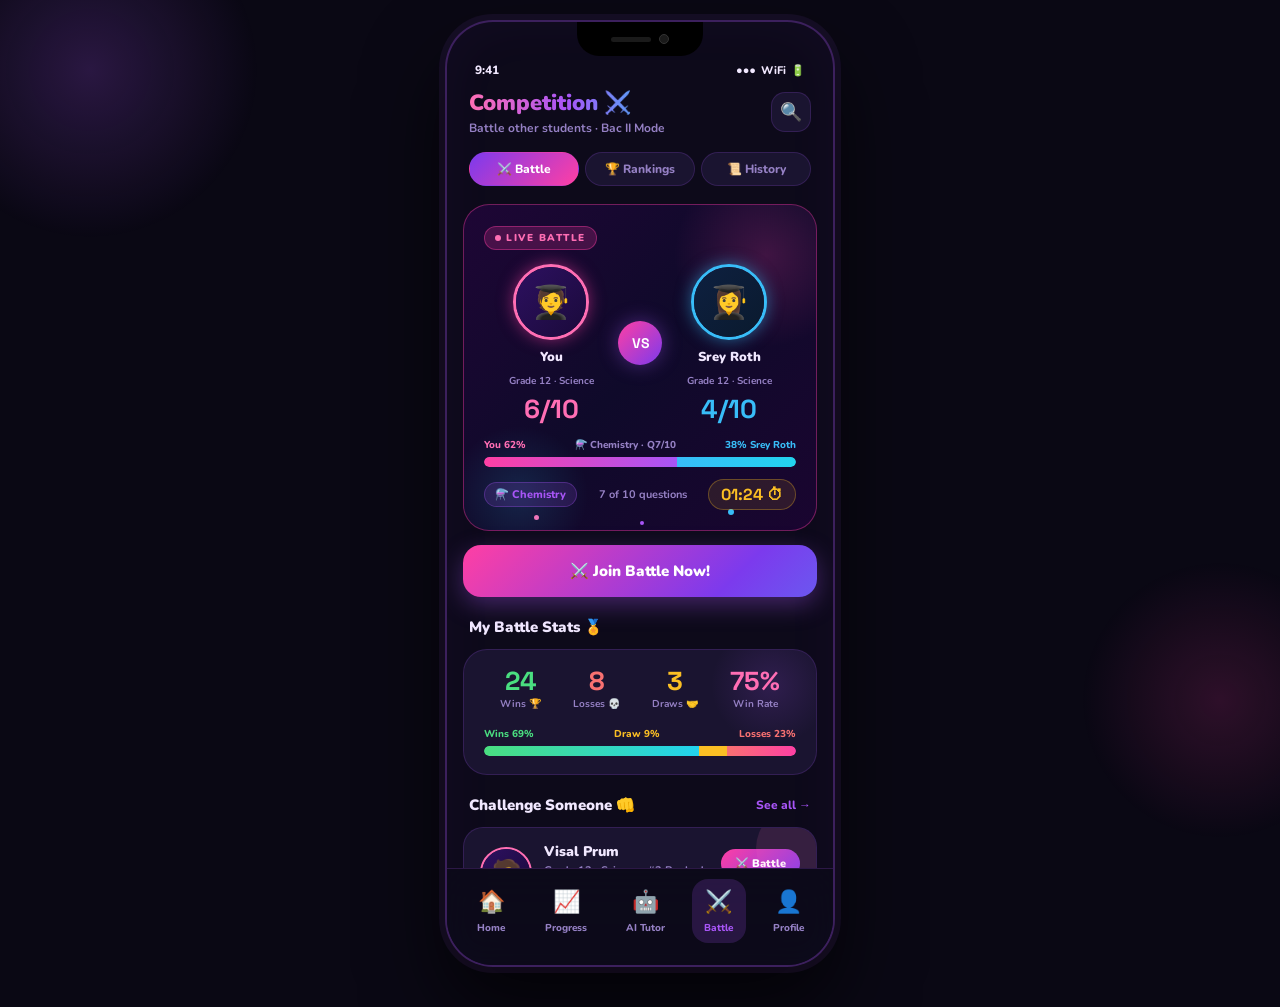
==== kruai-competition (1).html @ 315c0bf1 "Add files via upload" ====
<!DOCTYPE html>
<html lang="en">
<head>
<meta charset="UTF-8"/>
<meta name="viewport" content="width=device-width, initial-scale=1.0, maximum-scale=1.0"/>
<title>KruAI — Competition</title>
<link href="https://fonts.googleapis.com/css2?family=Nunito:wght@400;600;700;800;900&family=Space+Grotesk:wght@500;700&display=swap" rel="stylesheet"/>
<style>
  :root {
    --pink:    #ff6eb4;
    --pink2:   #ff3fa4;
    --purple:  #a855f7;
    --purple2: #7c3aed;
    --blue:    #38bdf8;
    --blue2:   #6366f1;
    --cyan:    #22d3ee;
    --mint:    #4ade80;
    --yellow:  #fbbf24;
    --red:     #f87171;
    --bg:      #0d0a1a;
    --card:    #130f24;
    --card2:   #1a1430;
    --border:  rgba(168,85,247,0.18);
    --text:    #f1e8ff;
    --muted:   #9580c4;
  }

  * { margin:0; padding:0; box-sizing:border-box; -webkit-tap-highlight-color:transparent; }

  body {
    font-family: 'Nunito', sans-serif;
    background: #0a0814;
    color: var(--text);
    min-height: 100vh;
    display: flex;
    justify-content: center;
    align-items: flex-start;
    padding: 20px 0 40px;
    overflow-x: hidden;
  }

  body::before {
    content: '';
    position: fixed; top: -100px; left: -80px;
    width: 340px; height: 340px;
    background: radial-gradient(circle, rgba(168,85,247,0.2) 0%, transparent 70%);
    pointer-events: none; z-index: 0;
  }
  body::after {
    content: '';
    position: fixed; bottom: 60px; right: -80px;
    width: 280px; height: 280px;
    background: radial-gradient(circle, rgba(255,62,164,0.15) 0%, transparent 70%);
    pointer-events: none; z-index: 0;
  }

  /* ── PHONE SHELL ── */
  .phone {
    width: 390px;
    min-height: 844px;
    background: var(--bg);
    border-radius: 48px;
    border: 2px solid rgba(168,85,247,0.3);
    box-shadow:
      0 0 0 6px rgba(168,85,247,0.07),
      0 40px 80px rgba(0,0,0,0.7),
      inset 0 0 60px rgba(168,85,247,0.04);
    position: relative;
    overflow: hidden;
    z-index: 1;
  }

  .notch {
    width: 126px; height: 34px;
    background: #000;
    border-radius: 0 0 22px 22px;
    margin: 0 auto;
    display: flex; align-items: center; justify-content: center;
    gap: 8px; position: relative; z-index: 10;
  }
  .notch-cam { width: 10px; height: 10px; border-radius: 50%; background: #1a1a1a; border: 1.5px solid #333; }
  .notch-mic { width: 40px; height: 5px; border-radius: 10px; background: #1a1a1a; }

  .statusbar {
    display: flex; align-items: center; justify-content: space-between;
    padding: 6px 28px 10px;
    font-size: 12px; font-weight: 800; color: var(--text);
  }
  .status-icons { display: flex; gap: 5px; align-items: center; font-size: 11px; }

  /* ── SCROLL ── */
  .scroll-area {
    overflow-y: auto;
    max-height: 780px;
    padding-bottom: 90px;
    scrollbar-width: none;
  }
  .scroll-area::-webkit-scrollbar { display: none; }

  /* ── HEADER ── */
  .header {
    padding: 0 22px 16px;
    display: flex; align-items: center; justify-content: space-between;
  }
  .page-title {
    font-size: 22px; font-weight: 900;
    background: linear-gradient(90deg, var(--pink), var(--purple), var(--blue));
    -webkit-background-clip: text; -webkit-text-fill-color: transparent;
  }
  .page-sub { font-size: 12px; color: var(--muted); font-weight: 700; margin-top: 2px; }
  .icon-pill {
    width: 40px; height: 40px; border-radius: 14px;
    background: var(--card2); border: 1px solid var(--border);
    display: flex; align-items: center; justify-content: center;
    font-size: 18px; cursor: pointer; transition: transform 0.15s;
  }

  /* ── TAB BAR ── */
  .tab-bar {
    display: flex; gap: 6px;
    padding: 0 22px 18px;
  }
  .tab-btn {
    flex: 1; font-size: 12px; font-weight: 800;
    padding: 8px 0; border-radius: 30px;
    border: 1px solid var(--border);
    background: var(--card2);
    color: var(--muted); cursor: pointer;
    text-align: center; transition: all 0.18s;
  }
  .tab-btn.active {
    background: linear-gradient(135deg, var(--purple2), var(--pink2));
    border-color: transparent; color: white;
  }

  /* ── LIVE BATTLE CARD ── */
  .live-banner {
    margin: 0 16px 6px;
    background: linear-gradient(135deg, #1e0635 0%, #0f0a2a 50%, #1a0530 100%);
    border: 1px solid rgba(255,62,164,0.4);
    border-radius: 26px;
    padding: 20px;
    position: relative; overflow: hidden;
  }
  .live-banner::before {
    content: '';
    position: absolute; top: -50px; right: -50px;
    width: 200px; height: 200px;
    background: radial-gradient(circle, rgba(255,62,164,0.2), transparent 65%);
  }
  .live-banner::after {
    content: '';
    position: absolute; bottom: -40px; left: -20px;
    width: 150px; height: 150px;
    background: radial-gradient(circle, rgba(56,189,248,0.15), transparent 65%);
  }

  .live-tag {
    display: inline-flex; align-items: center; gap: 5px;
    font-size: 10px; font-weight: 900; letter-spacing: 1.5px; text-transform: uppercase;
    background: rgba(255,62,164,0.2); border: 1px solid rgba(255,62,164,0.4);
    color: var(--pink); border-radius: 20px; padding: 4px 10px;
    margin-bottom: 14px; position: relative; z-index: 1;
  }
  .live-dot { width: 6px; height: 6px; border-radius: 50%; background: var(--pink); animation: livePulse 1.2s infinite; }
  @keyframes livePulse { 0%,100%{opacity:1;transform:scale(1)} 50%{opacity:0.4;transform:scale(0.8)} }

  /* VS section */
  .vs-row {
    display: flex; align-items: center; justify-content: space-between;
    position: relative; z-index: 1;
  }

  .fighter {
    display: flex; flex-direction: column; align-items: center; gap: 8px;
    flex: 1;
  }

  .fighter-avatar {
    width: 76px; height: 76px; border-radius: 50%;
    position: relative;
    border: 3px solid transparent;
  }
  .fighter-avatar img {
    width: 100%; height: 100%;
    border-radius: 50%; object-fit: cover;
  }
  .fighter-avatar.me { border-color: var(--pink); box-shadow: 0 0 16px rgba(255,62,164,0.5); }
  .fighter-avatar.enemy { border-color: var(--blue); box-shadow: 0 0 16px rgba(56,189,248,0.5); }

  .avatar-placeholder {
    width: 100%; height: 100%; border-radius: 50%;
    display: flex; align-items: center; justify-content: center;
    font-size: 32px;
  }
  .ap-me { background: linear-gradient(135deg, #2d1060, #1a0a3a); }
  .ap-enemy { background: linear-gradient(135deg, #0e2040, #0a1a2e); }

  .fighter-name { font-size: 13px; font-weight: 900; }
  .fighter-grade { font-size: 10px; color: var(--muted); font-weight: 700; }
  .fighter-score {
    font-family: 'Space Grotesk', sans-serif;
    font-size: 26px; font-weight: 700; line-height: 1;
  }
  .fs-me { color: var(--pink); }
  .fs-enemy { color: var(--blue); }

  .vs-circle {
    width: 44px; height: 44px; border-radius: 50%;
    background: linear-gradient(135deg, var(--pink2), var(--purple2));
    display: flex; align-items: center; justify-content: center;
    font-family: 'Space Grotesk', sans-serif;
    font-size: 14px; font-weight: 700; color: white;
    flex-shrink: 0;
    box-shadow: 0 0 20px rgba(168,85,247,0.4);
    animation: vsPulse 2s infinite;
  }
  @keyframes vsPulse {
    0%,100% { box-shadow: 0 0 20px rgba(168,85,247,0.4); }
    50%      { box-shadow: 0 0 32px rgba(255,62,164,0.6); }
  }

  /* HP bars */
  .hp-section { margin-top: 16px; position: relative; z-index: 1; }
  .hp-labels { display: flex; justify-content: space-between; font-size: 10px; font-weight: 800; color: var(--muted); margin-bottom: 5px; }
  .hp-track {
    height: 10px; background: rgba(255,255,255,0.06); border-radius: 20px;
    overflow: hidden; display: flex;
  }
  .hp-me {
    height: 100%;
    background: linear-gradient(90deg, var(--pink2), var(--purple));
    border-radius: 20px 0 0 20px;
    width: 62%;
    transition: width 1s ease;
  }
  .hp-enemy {
    height: 100%;
    background: linear-gradient(90deg, var(--blue), var(--cyan));
    border-radius: 0 20px 20px 0;
    width: 38%;
    transition: width 1s ease;
  }

  .battle-info { display: flex; justify-content: space-between; align-items: center; margin-top: 12px; position: relative; z-index: 1; }
  .battle-subject {
    font-size: 11px; font-weight: 800; color: var(--purple);
    background: rgba(168,85,247,0.15); border: 1px solid rgba(168,85,247,0.3);
    padding: 4px 10px; border-radius: 20px;
  }
  .battle-timer {
    font-family: 'Space Grotesk', sans-serif;
    font-size: 16px; font-weight: 700;
    color: var(--yellow);
    background: rgba(251,191,36,0.1); border: 1px solid rgba(251,191,36,0.3);
    padding: 4px 12px; border-radius: 20px;
  }
  .battle-q { font-size: 11px; color: var(--muted); font-weight: 700; }

  /* ── CHALLENGE BTN ── */
  .challenge-btn {
    margin: 14px 16px 0;
    background: linear-gradient(135deg, var(--pink2), var(--purple2));
    border: none; border-radius: 18px;
    padding: 16px; width: calc(100% - 32px);
    color: white; font-family: 'Nunito', sans-serif;
    font-size: 15px; font-weight: 900;
    cursor: pointer; transition: transform 0.15s, box-shadow 0.15s;
    box-shadow: 0 8px 24px rgba(168,85,247,0.35);
    display: flex; align-items: center; justify-content: center; gap: 8px;
  }
  .challenge-btn:active { transform: scale(0.97); }

  /* ── SECTION ── */
  .section-row {
    display: flex; align-items: center; justify-content: space-between;
    padding: 0 22px 12px;
  }
  .section-title { font-size: 15px; font-weight: 900; }
  .section-see { font-size: 12px; font-weight: 800; color: var(--purple); }

  /* ── OPPONENT CARDS ── */
  .opponent-list { display: flex; flex-direction: column; gap: 10px; padding: 0 16px; }

  .opponent-card {
    background: var(--card2);
    border: 1px solid var(--border);
    border-radius: 20px;
    padding: 14px 16px;
    display: flex; align-items: center; gap: 12px;
    cursor: pointer; transition: transform 0.15s, border-color 0.2s;
    position: relative; overflow: hidden;
  }
  .opponent-card:active { transform: scale(0.98); }
  .opponent-card:hover { border-color: rgba(255,110,180,0.4); }

  .opponent-card::before {
    content: '';
    position: absolute; top: -20px; right: -20px;
    width: 80px; height: 80px; border-radius: 50%;
    opacity: 0.12; pointer-events: none;
  }
  .oc-pink::before  { background: var(--pink); }
  .oc-blue::before  { background: var(--blue); }
  .oc-mint::before  { background: var(--mint); }
  .oc-yellow::before { background: var(--yellow); }

  .opp-avatar {
    width: 52px; height: 52px; border-radius: 50%;
    border: 2.5px solid transparent;
    flex-shrink: 0; position: relative;
    overflow: hidden;
  }
  .opp-avatar img { width: 100%; height: 100%; object-fit: cover; border-radius: 50%; }
  .opp-avatar-placeholder {
    width: 100%; height: 100%; border-radius: 50%;
    display: flex; align-items: center; justify-content: center;
    font-size: 26px;
  }

  .opp-info { flex: 1; }
  .opp-name { font-size: 14px; font-weight: 900; margin-bottom: 2px; }
  .opp-meta { font-size: 11px; color: var(--muted); font-weight: 700; margin-bottom: 6px; }

  .opp-stats { display: flex; gap: 8px; }
  .opp-stat {
    font-size: 10px; font-weight: 800;
    padding: 3px 8px; border-radius: 20px;
  }
  .os-win  { background: rgba(74,222,128,0.15); color: var(--mint); }
  .os-rank { background: rgba(168,85,247,0.15); color: var(--purple); }
  .os-score { background: rgba(56,189,248,0.15); color: var(--blue); }

  .opp-right { display: flex; flex-direction: column; align-items: flex-end; gap: 6px; }
  .challenge-mini {
    font-size: 11px; font-weight: 900;
    background: linear-gradient(135deg, var(--pink2), var(--purple2));
    color: white; border: none;
    padding: 7px 14px; border-radius: 20px;
    cursor: pointer; transition: transform 0.15s;
    font-family: 'Nunito', sans-serif;
  }
  .challenge-mini:active { transform: scale(0.95); }
  .online-dot { display: flex; align-items: center; gap: 4px; font-size: 10px; color: var(--muted); font-weight: 700; }
  .odot { width: 6px; height: 6px; border-radius: 50%; }
  .odot.on { background: var(--mint); }
  .odot.off { background: rgba(255,255,255,0.2); }

  /* ── PAST BATTLES ── */
  .battle-history { display: flex; flex-direction: column; gap: 10px; padding: 0 16px; }

  .battle-item {
    background: var(--card2);
    border: 1px solid var(--border);
    border-radius: 18px;
    padding: 14px 16px;
    display: flex; align-items: center; gap: 12px;
    cursor: pointer;
  }

  .result-badge {
    width: 44px; height: 44px; border-radius: 12px;
    display: flex; align-items: center; justify-content: center;
    font-size: 11px; font-weight: 900; flex-shrink: 0;
  }
  .rb-win  { background: rgba(74,222,128,0.15); color: var(--mint); border: 1px solid rgba(74,222,128,0.3); }
  .rb-loss { background: rgba(248,113,113,0.15); color: var(--red); border: 1px solid rgba(248,113,113,0.3); }
  .rb-draw { background: rgba(251,191,36,0.15); color: var(--yellow); border: 1px solid rgba(251,191,36,0.3); }

  .battle-opp-mini {
    width: 36px; height: 36px; border-radius: 50%;
    display: flex; align-items: center; justify-content: center;
    font-size: 18px; flex-shrink: 0;
    overflow: hidden;
  }
  .battle-opp-mini img { width: 100%; height: 100%; object-fit: cover; border-radius: 50%; }

  .battle-info-txt { flex: 1; }
  .bi-name { font-size: 13px; font-weight: 800; margin-bottom: 2px; }
  .bi-sub  { font-size: 11px; color: var(--muted); font-weight: 700; }

  .battle-score-txt {
    font-family: 'Space Grotesk', sans-serif;
    font-size: 14px; font-weight: 700;
    text-align: right;
  }
  .bst-win  { color: var(--mint); }
  .bst-loss { color: var(--red); }
  .bst-draw { color: var(--yellow); }
  .battle-date { font-size: 10px; color: var(--muted); font-weight: 700; margin-top: 2px; }

  /* ── MY BATTLE STATS ── */
  .battle-stats-card {
    margin: 0 16px;
    background: var(--card2);
    border: 1px solid var(--border);
    border-radius: 24px;
    padding: 18px 20px;
    position: relative; overflow: hidden;
  }
  .battle-stats-card::before {
    content: '';
    position: absolute; top: -30px; right: -20px;
    width: 130px; height: 130px;
    background: radial-gradient(circle, rgba(168,85,247,0.15), transparent 65%);
  }

  .bsc-top { display: flex; justify-content: space-around; margin-bottom: 16px; position: relative; z-index: 1; }
  .bsc-item { text-align: center; }
  .bsc-val {
    font-family: 'Space Grotesk', sans-serif;
    font-size: 26px; font-weight: 700; line-height: 1;
  }
  .bsc-lbl { font-size: 10px; color: var(--muted); font-weight: 700; margin-top: 3px; }

  .winrate-bar-wrap { position: relative; z-index: 1; }
  .winrate-label { display: flex; justify-content: space-between; font-size: 10px; font-weight: 800; margin-bottom: 5px; }
  .winrate-track { height: 10px; background: rgba(255,255,255,0.06); border-radius: 20px; overflow: hidden; display: flex; }
  .wr-win  { background: linear-gradient(90deg, var(--mint), var(--cyan)); height: 100%; border-radius: 20px 0 0 20px; }
  .wr-draw { background: var(--yellow); height: 100%; }
  .wr-loss { background: linear-gradient(90deg, var(--red), var(--pink2)); height: 100%; border-radius: 0 20px 20px 0; }

  /* ── BOTTOM NAV ── */
  .bottom-nav {
    position: sticky; bottom: 0;
    background: rgba(13,10,26,0.9);
    backdrop-filter: blur(20px);
    border-top: 1px solid rgba(168,85,247,0.2);
    padding: 10px 10px 22px;
    display: flex; justify-content: space-around;
    z-index: 50;
  }
  .nav-btn {
    display: flex; flex-direction: column; align-items: center; gap: 4px;
    padding: 8px 12px; border-radius: 16px;
    cursor: pointer; transition: all 0.18s; min-width: 54px;
  }
  .nav-btn.active { background: rgba(168,85,247,0.18); }
  .nav-icon-wrap { font-size: 22px; }
  .nav-lbl { font-size: 10px; font-weight: 800; color: var(--muted); }
  .nav-btn.active .nav-lbl { color: var(--purple); }

  /* ── ANIMATIONS ── */
  @keyframes slideUp {
    from { opacity:0; transform: translateY(20px); }
    to   { opacity:1; transform: translateY(0); }
  }
  @keyframes shimmer {
    0%   { background-position: -200% center; }
    100% { background-position: 200% center; }
  }
  .live-banner    { animation: slideUp 0.4s ease both 0.05s; }
  .challenge-btn  { animation: slideUp 0.4s ease both 0.1s; }
  .battle-stats-card { animation: slideUp 0.4s ease both 0.15s; }
  .opponent-list  { animation: slideUp 0.4s ease both 0.2s; }
  .battle-history { animation: slideUp 0.4s ease both 0.25s; }

  /* shimmer on challenge btn */
  .challenge-btn {
    background-size: 200% auto;
    background-image: linear-gradient(135deg, var(--pink2) 0%, var(--purple2) 40%, var(--blue2) 60%, var(--purple2) 80%, var(--pink2) 100%);
    animation: slideUp 0.4s ease both 0.1s, shimmer 3s linear infinite;
  }

  /* floating particles */
  .particle {
    position: absolute; border-radius: 50%;
    pointer-events: none; z-index: 0;
    animation: float linear infinite;
  }
  @keyframes float {
    0%   { transform: translateY(0) rotate(0deg); opacity: 0.6; }
    100% { transform: translateY(-120px) rotate(360deg); opacity: 0; }
  }
</style>
</head>
<body>
<div class="phone">
  <div class="notch">
    <div class="notch-mic"></div>
    <div class="notch-cam"></div>
  </div>
  <div class="statusbar">
    <span>9:41</span>
    <div class="status-icons"><span>●●●</span><span>WiFi</span><span>🔋</span></div>
  </div>

  <div class="scroll-area">

    <!-- HEADER -->
    <div class="header">
      <div>
        <div class="page-title">Competition ⚔️</div>
        <div class="page-sub">Battle other students · Bac II Mode</div>
      </div>
      <div class="icon-pill">🔍</div>
    </div>

    <!-- TAB BAR -->
    <div class="tab-bar">
      <div class="tab-btn active">⚔️ Battle</div>
      <div class="tab-btn">🏆 Rankings</div>
      <div class="tab-btn">📜 History</div>
    </div>

    <!-- LIVE BATTLE CARD -->
    <div class="live-banner">
      <!-- floating particles -->
      <div class="particle" style="width:5px;height:5px;background:var(--pink);left:20%;bottom:10px;animation-duration:3s;animation-delay:0s;"></div>
      <div class="particle" style="width:4px;height:4px;background:var(--purple);left:50%;bottom:5px;animation-duration:4s;animation-delay:0.5s;"></div>
      <div class="particle" style="width:6px;height:6px;background:var(--blue);left:75%;bottom:15px;animation-duration:3.5s;animation-delay:1s;"></div>

      <div class="live-tag">
        <div class="live-dot"></div> Live Battle
      </div>

      <!-- VS -->
      <div class="vs-row">
        <div class="fighter">
          <div class="fighter-avatar me">
            <img src="https://api.dicebear.com/7.x/anime/svg?seed=panharith&backgroundColor=1e0a3c&hair=short01&eyes=eyesBlack&mouth=lips" alt="You" onerror="this.style.display='none';this.nextElementSibling.style.display='flex'"/>
            <div class="avatar-placeholder ap-me" style="display:none">🧑‍🎓</div>
          </div>
          <div class="fighter-name">You</div>
          <div class="fighter-grade">Grade 12 · Science</div>
          <div class="fighter-score fs-me">6/10</div>
        </div>

        <div class="vs-circle">VS</div>

        <div class="fighter">
          <div class="fighter-avatar enemy">
            <img src="https://api.dicebear.com/7.x/anime/svg?seed=sreyroth&backgroundColor=0e2040&hair=long01&eyes=eyesBlue&mouth=smile" alt="Srey Roth" onerror="this.style.display='none';this.nextElementSibling.style.display='flex'"/>
            <div class="avatar-placeholder ap-enemy" style="display:none">👩‍🎓</div>
          </div>
          <div class="fighter-name">Srey Roth</div>
          <div class="fighter-grade">Grade 12 · Science</div>
          <div class="fighter-score fs-enemy">4/10</div>
        </div>
      </div>

      <!-- HP bars -->
      <div class="hp-section">
        <div class="hp-labels">
          <span style="color:var(--pink)">You 62%</span>
          <span>⚗️ Chemistry · Q7/10</span>
          <span style="color:var(--blue)">38% Srey Roth</span>
        </div>
        <div class="hp-track">
          <div class="hp-me"></div>
          <div class="hp-enemy"></div>
        </div>
      </div>

      <div class="battle-info">
        <div class="battle-subject">⚗️ Chemistry</div>
        <div class="battle-q">7 of 10 questions</div>
        <div class="battle-timer">01:24 ⏱</div>
      </div>
    </div>

    <!-- CHALLENGE BTN -->
    <button class="challenge-btn">⚔️ Join Battle Now!</button>

    <!-- MY BATTLE STATS -->
    <div class="section-row" style="margin-top:20px">
      <div class="section-title">My Battle Stats 🏅</div>
    </div>
    <div class="battle-stats-card">
      <div class="bsc-top">
        <div class="bsc-item">
          <div class="bsc-val" style="color:var(--mint)">24</div>
          <div class="bsc-lbl">Wins 🏆</div>
        </div>
        <div class="bsc-item">
          <div class="bsc-val" style="color:var(--red)">8</div>
          <div class="bsc-lbl">Losses 💀</div>
        </div>
        <div class="bsc-item">
          <div class="bsc-val" style="color:var(--yellow)">3</div>
          <div class="bsc-lbl">Draws 🤝</div>
        </div>
        <div class="bsc-item">
          <div class="bsc-val" style="color:var(--pink)">75%</div>
          <div class="bsc-lbl">Win Rate</div>
        </div>
      </div>
      <div class="winrate-bar-wrap">
        <div class="winrate-label">
          <span style="color:var(--mint)">Wins 69%</span>
          <span style="color:var(--yellow)">Draw 9%</span>
          <span style="color:var(--red)">Losses 23%</span>
        </div>
        <div class="winrate-track">
          <div class="wr-win" style="width:69%"></div>
          <div class="wr-draw" style="width:9%"></div>
          <div class="wr-loss" style="width:22%"></div>
        </div>
      </div>
    </div>

    <!-- CHALLENGE OPPONENTS -->
    <div class="section-row" style="margin-top:20px">
      <div class="section-title">Challenge Someone 👊</div>
      <div class="section-see">See all →</div>
    </div>
    <div class="opponent-list">

      <!-- Opponent 1 -->
      <div class="opponent-card oc-pink">
        <div class="opp-avatar" style="border-color:var(--pink)">
          <img src="https://api.dicebear.com/7.x/anime/svg?seed=visal&backgroundColor=2d1b69&eyes=eyesBlack" alt="Visal" onerror="this.style.display='none';this.nextElementSibling.style.display='flex'"/>
          <div class="opp-avatar-placeholder" style="background:linear-gradient(135deg,#2d1060,#1a0a3a);display:none">🧑</div>
        </div>
        <div class="opp-info">
          <div class="opp-name">Visal Prum</div>
          <div class="opp-meta">Grade 12 · Science · #2 Ranked</div>
          <div class="opp-stats">
            <div class="opp-stat os-win">🏆 31W</div>
            <div class="opp-stat os-score">Avg 87%</div>
            <div class="opp-stat os-rank">#2</div>
          </div>
        </div>
        <div class="opp-right">
          <button class="challenge-mini">⚔️ Battle</button>
          <div class="online-dot"><div class="odot on"></div> Online</div>
        </div>
      </div>

      <!-- Opponent 2 -->
      <div class="opponent-card oc-blue">
        <div class="opp-avatar" style="border-color:var(--blue)">
          <img src="https://api.dicebear.com/7.x/anime/svg?seed=kimnak&backgroundColor=0e2040&hair=short02&eyes=eyesBlue" alt="Kimnak" onerror="this.style.display='none';this.nextElementSibling.style.display='flex'"/>
          <div class="opp-avatar-placeholder" style="background:linear-gradient(135deg,#0e2040,#0a1a2e);display:none">🧑</div>
        </div>
        <div class="opp-info">
          <div class="opp-name">Kimnak Dara</div>
          <div class="opp-meta">Grade 12 · Science · #3 Ranked</div>
          <div class="opp-stats">
            <div class="opp-stat os-win">🏆 28W</div>
            <div class="opp-stat os-score">Avg 81%</div>
            <div class="opp-stat os-rank">#3</div>
          </div>
        </div>
        <div class="opp-right">
          <button class="challenge-mini">⚔️ Battle</button>
          <div class="online-dot"><div class="odot on"></div> Online</div>
        </div>
      </div>

      <!-- Opponent 3 -->
      <div class="opponent-card oc-mint">
        <div class="opp-avatar" style="border-color:var(--mint)">
          <img src="https://api.dicebear.com/7.x/anime/svg?seed=sokhatin&backgroundColor=0a2a1a&hair=long02&eyes=eyesGreen" alt="Sokha" onerror="this.style.display='none';this.nextElementSibling.style.display='flex'"/>
          <div class="opp-avatar-placeholder" style="background:linear-gradient(135deg,#0a2a1a,#071a10);display:none">👩</div>
        </div>
        <div class="opp-info">
          <div class="opp-name">Sokha Tith</div>
          <div class="opp-meta">Grade 12 · Science · #6 Ranked</div>
          <div class="opp-stats">
            <div class="opp-stat os-win">🏆 19W</div>
            <div class="opp-stat os-score">Avg 76%</div>
            <div class="opp-stat os-rank">#6</div>
          </div>
        </div>
        <div class="opp-right">
          <button class="challenge-mini">⚔️ Battle</button>
          <div class="online-dot"><div class="odot off"></div> Away</div>
        </div>
      </div>

      <!-- Opponent 4 -->
      <div class="opponent-card oc-yellow">
        <div class="opp-avatar" style="border-color:var(--yellow)">
          <img src="https://api.dicebear.com/7.x/anime/svg?seed=daravuth&backgroundColor=1a1205&eyes=eyesBrown" alt="Daravuth" onerror="this.style.display='none';this.nextElementSibling.style.display='flex'"/>
          <div class="opp-avatar-placeholder" style="background:linear-gradient(135deg,#1a1205,#2a1a00);display:none">🧑</div>
        </div>
        <div class="opp-info">
          <div class="opp-name">Daravuth Meas</div>
          <div class="opp-meta">Grade 12 · Science · #4 Ranked</div>
          <div class="opp-stats">
            <div class="opp-stat os-win">🏆 22W</div>
            <div class="opp-stat os-score">Avg 79%</div>
            <div class="opp-stat os-rank">#4</div>
          </div>
        </div>
        <div class="opp-right">
          <button class="challenge-mini">⚔️ Battle</button>
          <div class="online-dot"><div class="odot on"></div> Online</div>
        </div>
      </div>

    </div>

    <!-- BATTLE HISTORY -->
    <div class="section-row" style="margin-top:20px">
      <div class="section-title">Recent Battles 📜</div>
      <div class="section-see">See all →</div>
    </div>
    <div class="battle-history" style="margin-bottom:10px">

      <div class="battle-item">
        <div class="result-badge rb-win">WIN</div>
        <div class="battle-opp-mini">
          <img src="https://api.dicebear.com/7.x/anime/svg?seed=visal&backgroundColor=2d1b69" alt="Visal" onerror="this.innerHTML='🧑'"/>
        </div>
        <div class="battle-info-txt">
          <div class="bi-name">vs Visal Prum</div>
          <div class="bi-sub">🧮 Mathematics · 10 questions</div>
        </div>
        <div>
          <div class="battle-score-txt bst-win">9 – 7</div>
          <div class="battle-date">Today, 2:30pm</div>
        </div>
      </div>

      <div class="battle-item">
        <div class="result-badge rb-loss">LOSS</div>
        <div class="battle-opp-mini">
          <img src="https://api.dicebear.com/7.x/anime/svg?seed=sreyroth&backgroundColor=0e2040" alt="Srey Roth" onerror="this.innerHTML='👩'"/>
        </div>
        <div class="battle-info-txt">
          <div class="bi-name">vs Srey Roth</div>
          <div class="bi-sub">⚗️ Chemistry · 10 questions</div>
        </div>
        <div>
          <div class="battle-score-txt bst-loss">5 – 8</div>
          <div class="battle-date">Yesterday, 5:10pm</div>
        </div>
      </div>

      <div class="battle-item">
        <div class="result-badge rb-win">WIN</div>
        <div class="battle-opp-mini">
          <img src="https://api.dicebear.com/7.x/anime/svg?seed=kimnak&backgroundColor=0a2a1a" alt="Kimnak" onerror="this.innerHTML='🧑'"/>
        </div>
        <div class="battle-info-txt">
          <div class="bi-name">vs Kimnak Dara</div>
          <div class="bi-sub">🔭 Physics · 10 questions</div>
        </div>
        <div>
          <div class="battle-score-txt bst-win">10 – 6</div>
          <div class="battle-date">2 days ago</div>
        </div>
      </div>

      <div class="battle-item">
        <div class="result-badge rb-draw">DRAW</div>
        <div class="battle-opp-mini">
          <img src="https://api.dicebear.com/7.x/anime/svg?seed=daravuth&backgroundColor=1a1205" alt="Daravuth" onerror="this.innerHTML='🧑'"/>
        </div>
        <div class="battle-info-txt">
          <div class="bi-name">vs Daravuth Meas</div>
          <div class="bi-sub">🌿 Biology · 10 questions</div>
        </div>
        <div>
          <div class="battle-score-txt bst-draw">7 – 7</div>
          <div class="battle-date">3 days ago</div>
        </div>
      </div>

    </div>

  </div><!-- /scroll-area -->

  <!-- BOTTOM NAV -->
  <div class="bottom-nav">
    <div class="nav-btn" onclick="window.location.href='kruai-app.html'" style="cursor:pointer">
      <div class="nav-icon-wrap">🏠</div>
      <div class="nav-lbl">Home</div>
    </div>
    <div class="nav-btn" onclick="window.location.href='kruai-progress.html'" style="cursor:pointer">
      <div class="nav-icon-wrap">📈</div>
      <div class="nav-lbl">Progress</div>
    </div>
    <div class="nav-btn" onclick="window.location.href='kruai-app.html'" style="cursor:pointer">
      <div class="nav-icon-wrap">🤖</div>
      <div class="nav-lbl">AI Tutor</div>
    </div>
    <div class="nav-btn active">
      <div class="nav-icon-wrap">⚔️</div>
      <div class="nav-lbl">Battle</div>
    </div>
    <div class="nav-btn" onclick="window.location.href='kruai-app.html'" style="cursor:pointer">
      <div class="nav-icon-wrap">👤</div>
      <div class="nav-lbl">Profile</div>
    </div>
  </div>

</div>
</body>
</html>
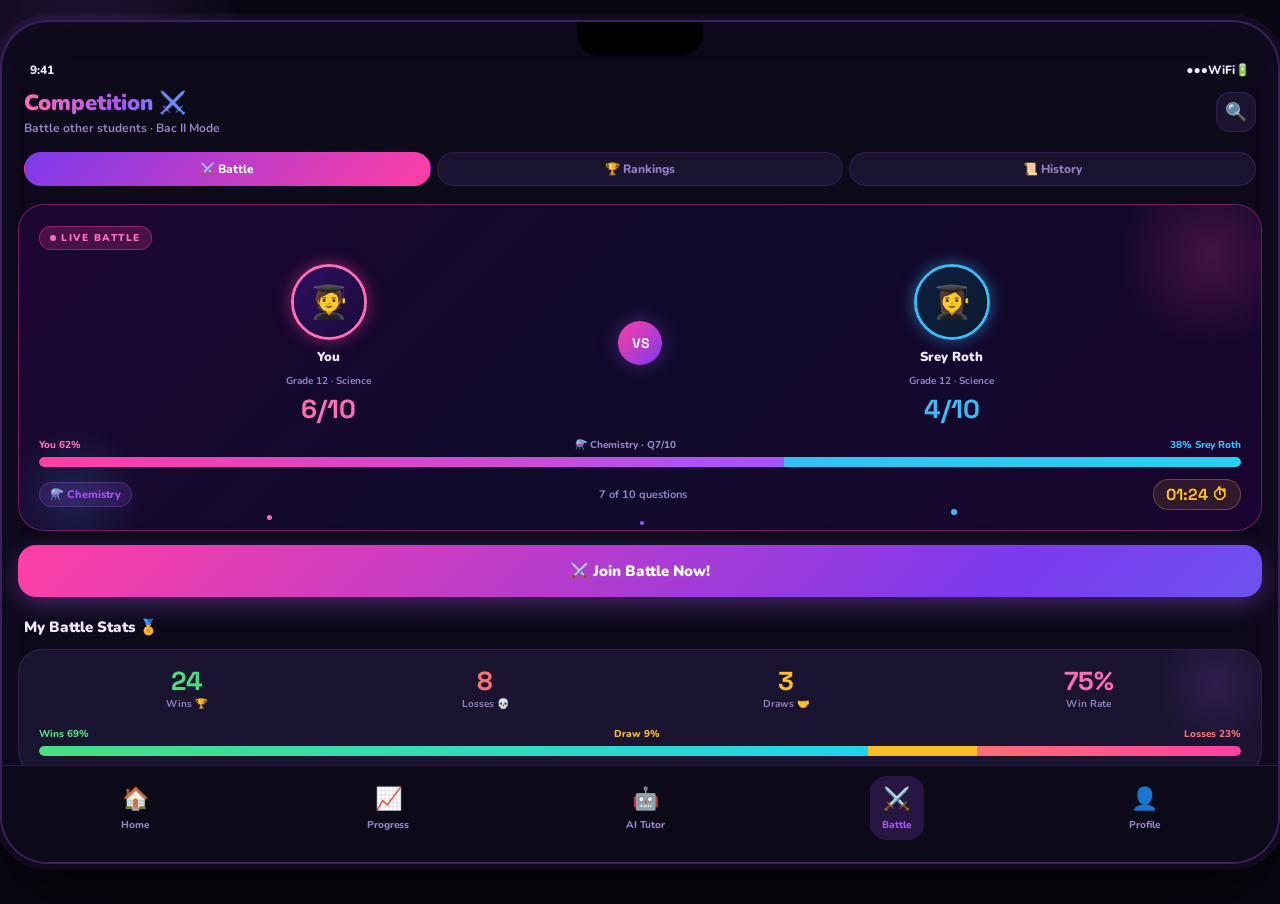
==== commit c78122d6: "Add files via upload" ====
--- a/kruai-competition (1).html
+++ b/kruai-competition (1).html
@@ -27,75 +27,78 @@
 
   * { margin:0; padding:0; box-sizing:border-box; -webkit-tap-highlight-color:transparent; }
 
+  /* ══ MOBILE — real full screen ══ */
   body {
     font-family: 'Nunito', sans-serif;
-    background: #0a0814;
-    color: var(--text);
-    min-height: 100vh;
-    display: flex;
-    justify-content: center;
-    align-items: flex-start;
-    padding: 20px 0 40px;
-    overflow-x: hidden;
-  }
-
+    background: var(--bg); color: var(--text);
+    height: 100dvh; display: flex; flex-direction: column; overflow: hidden;
+  }
   body::before {
-    content: '';
-    position: fixed; top: -100px; left: -80px;
+    content: ''; position: fixed; top: -100px; left: -80px;
     width: 340px; height: 340px;
     background: radial-gradient(circle, rgba(168,85,247,0.2) 0%, transparent 70%);
     pointer-events: none; z-index: 0;
   }
   body::after {
-    content: '';
-    position: fixed; bottom: 60px; right: -80px;
+    content: ''; position: fixed; bottom: 60px; right: -80px;
     width: 280px; height: 280px;
     background: radial-gradient(circle, rgba(255,62,164,0.15) 0%, transparent 70%);
     pointer-events: none; z-index: 0;
   }
-
-  /* ── PHONE SHELL ── */
   .phone {
-    width: 390px;
-    min-height: 844px;
-    background: var(--bg);
-    border-radius: 48px;
-    border: 2px solid rgba(168,85,247,0.3);
-    box-shadow:
-      0 0 0 6px rgba(168,85,247,0.07),
-      0 40px 80px rgba(0,0,0,0.7),
-      inset 0 0 60px rgba(168,85,247,0.04);
-    position: relative;
-    overflow: hidden;
-    z-index: 1;
-  }
-
-  .notch {
-    width: 126px; height: 34px;
-    background: #000;
-    border-radius: 0 0 22px 22px;
-    margin: 0 auto;
-    display: flex; align-items: center; justify-content: center;
-    gap: 8px; position: relative; z-index: 10;
-  }
-  .notch-cam { width: 10px; height: 10px; border-radius: 50%; background: #1a1a1a; border: 1.5px solid #333; }
-  .notch-mic { width: 40px; height: 5px; border-radius: 10px; background: #1a1a1a; }
-
-  .statusbar {
-    display: flex; align-items: center; justify-content: space-between;
-    padding: 6px 28px 10px;
-    font-size: 12px; font-weight: 800; color: var(--text);
-  }
-  .status-icons { display: flex; gap: 5px; align-items: center; font-size: 11px; }
-
-  /* ── SCROLL ── */
+    flex: 1; display: flex; flex-direction: column;
+    background: var(--bg); overflow: hidden;
+    position: relative; z-index: 1;
+    border-radius: 0; border: none; box-shadow: none; width: 100%;
+  }
+  .notch { display: none; }
+  .statusbar { display: none; }
+  .status-icons { display: none; }
   .scroll-area {
-    overflow-y: auto;
-    max-height: 780px;
-    padding-bottom: 90px;
-    scrollbar-width: none;
+    overflow-y: auto; flex: 1; min-height: 0;
+    padding-bottom: 4px; scrollbar-width: none;
   }
   .scroll-area::-webkit-scrollbar { display: none; }
+
+  /* ── BOTTOM NAV mobile ── */
+  .bottom-nav {
+    background: rgba(13,10,26,0.98);
+    backdrop-filter: blur(20px);
+    border-top: 1px solid rgba(168,85,247,0.2);
+    padding: 10px 10px env(safe-area-inset-bottom, 12px);
+    display: flex; justify-content: space-around;
+    z-index: 50; flex-shrink: 0;
+  }
+
+  /* ══ DESKTOP — fake phone shell ══ */
+  @media (min-width: 500px) {
+    body {
+      height: auto; min-height: 100vh;
+      display: flex; flex-direction: row;
+      justify-content: center; align-items: flex-start;
+      padding: 20px 0 40px;
+      overflow-x: hidden; overflow-y: auto; background: #0a0814;
+    }
+    .phone {
+      width: 390px; height: 844px; flex: none;
+      border-radius: 48px;
+      border: 2px solid rgba(168,85,247,0.3);
+      box-shadow: 0 0 0 6px rgba(168,85,247,0.07), 0 40px 80px rgba(0,0,0,0.7), inset 0 0 60px rgba(168,85,247,0.04);
+    }
+    .notch {
+      display: flex; width: 126px; height: 34px; background: #000;
+      border-radius: 0 0 22px 22px; margin: 0 auto;
+      align-items: center; justify-content: center;
+      gap: 8px; position: relative; z-index: 10; flex-shrink: 0;
+    }
+    .statusbar {
+      display: flex; align-items: center; justify-content: space-between;
+      padding: 6px 28px 10px;
+      font-size: 12px; font-weight: 800; color: var(--text); flex-shrink: 0;
+    }
+    .status-icons { display: flex; }
+    .bottom-nav { padding: 10px 10px 22px; }
+  }
 
   /* ── HEADER ── */
   .header {
@@ -420,16 +423,7 @@
   .wr-draw { background: var(--yellow); height: 100%; }
   .wr-loss { background: linear-gradient(90deg, var(--red), var(--pink2)); height: 100%; border-radius: 0 20px 20px 0; }
 
-  /* ── BOTTOM NAV ── */
-  .bottom-nav {
-    position: sticky; bottom: 0;
-    background: rgba(13,10,26,0.9);
-    backdrop-filter: blur(20px);
-    border-top: 1px solid rgba(168,85,247,0.2);
-    padding: 10px 10px 22px;
-    display: flex; justify-content: space-around;
-    z-index: 50;
-  }
+
   .nav-btn {
     display: flex; flex-direction: column; align-items: center; gap: 4px;
     padding: 8px 12px; border-radius: 16px;
@@ -475,7 +469,7 @@
 </style>
 </head>
 <body>
-<div class="phone">
+<div class="phone" style="display:flex;flex-direction:column;flex:1;">
   <div class="notch">
     <div class="notch-mic"></div>
     <div class="notch-cam"></div>
